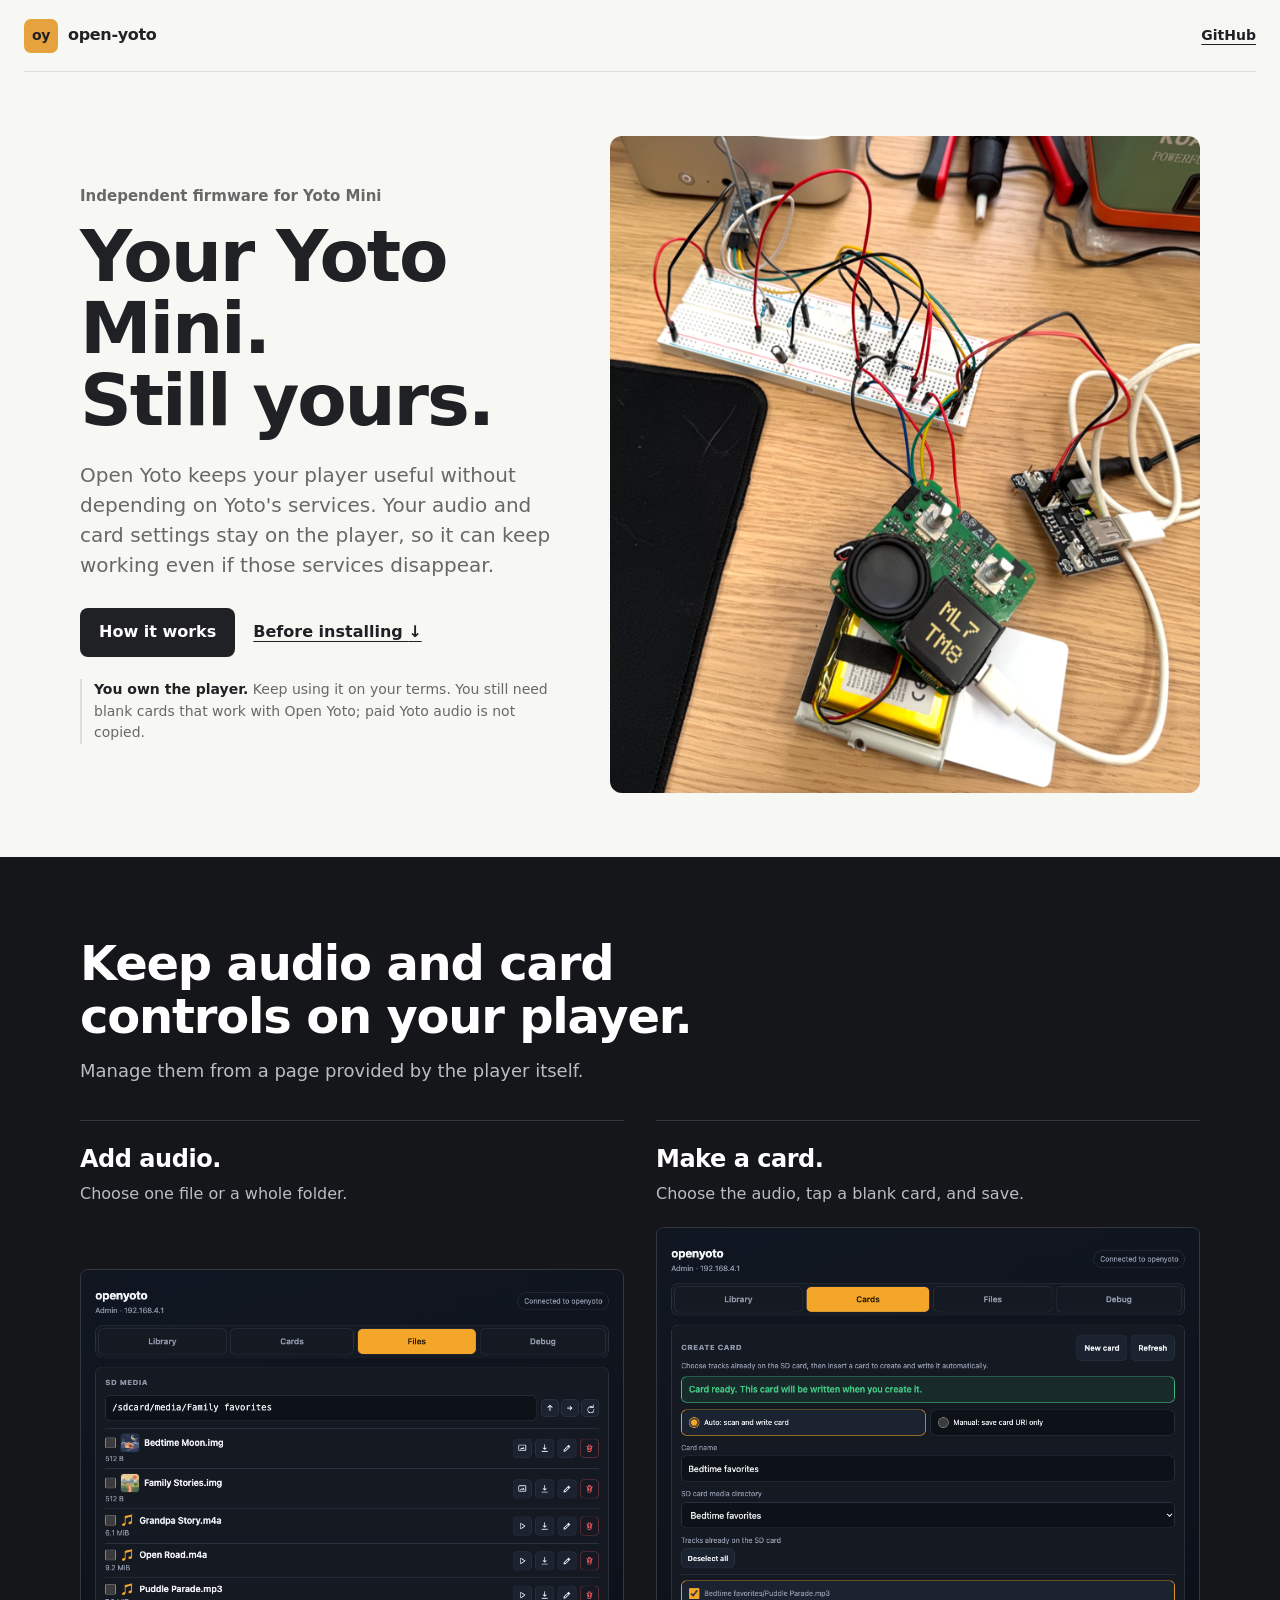
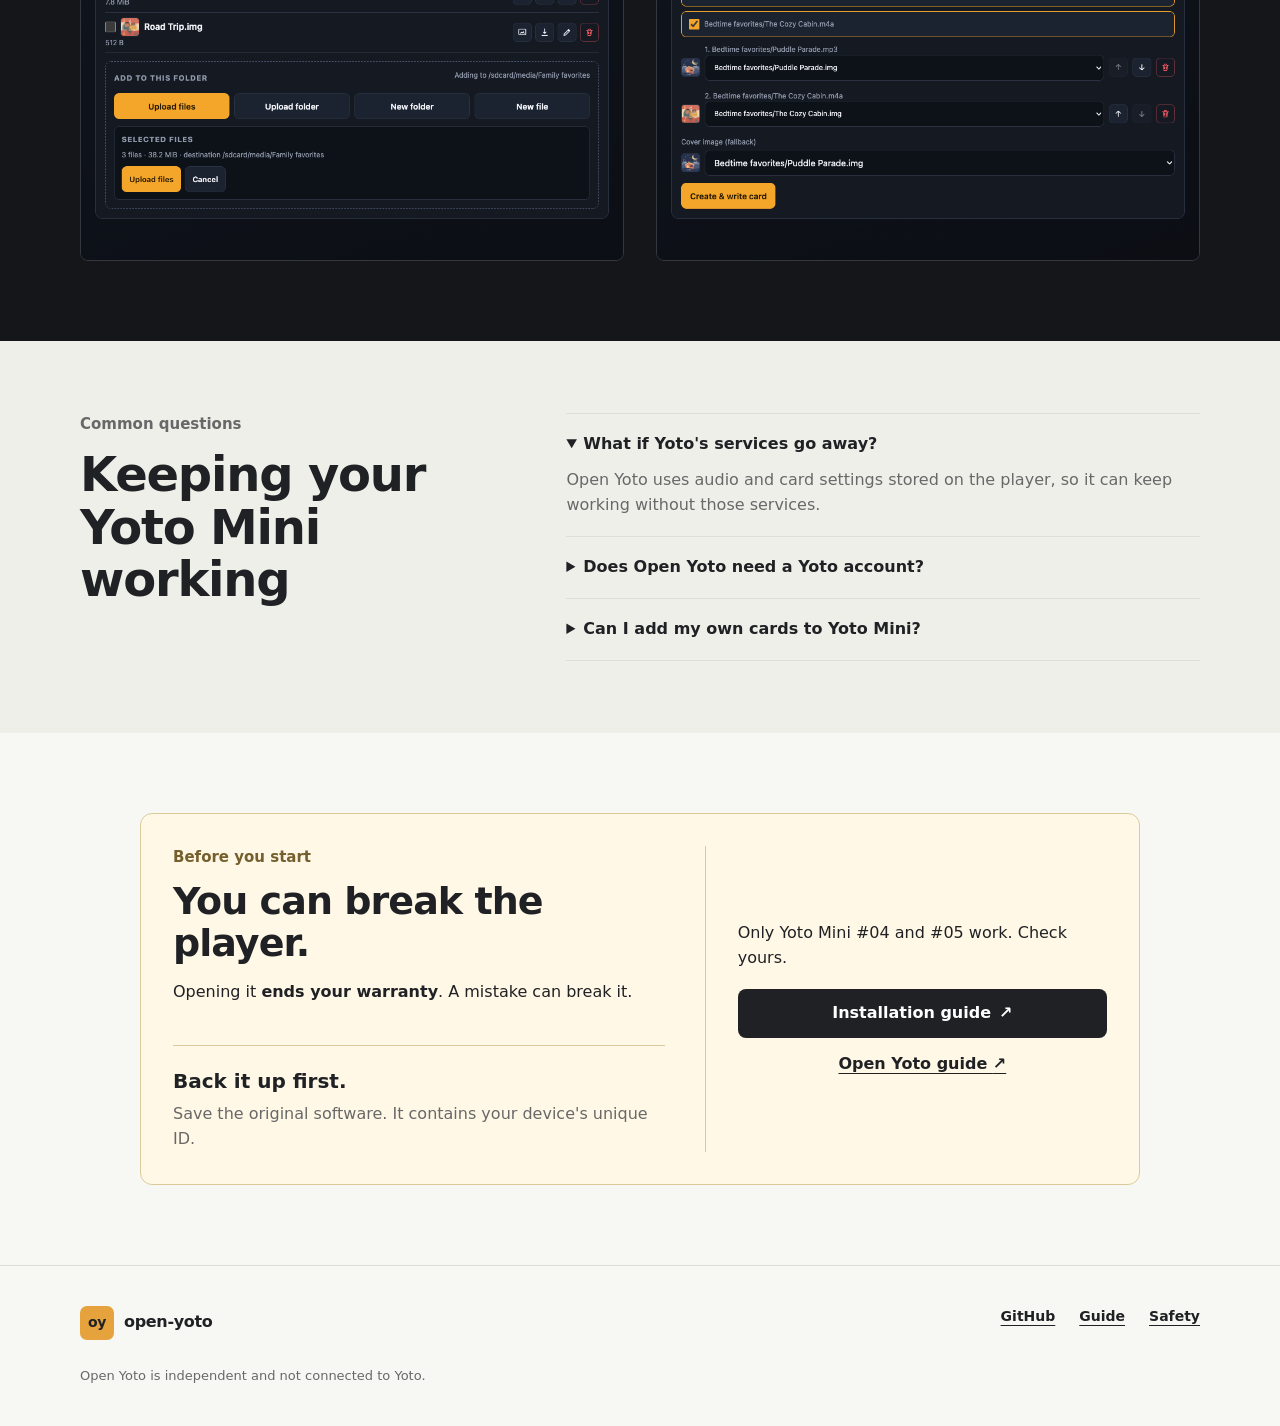
==== landing-page/index.html @ 96c5739e "feat: add Open Yoto landing page" ====
<!doctype html>
<html lang="en">
<head>
  <meta charset="utf-8">
  <meta name="viewport" content="width=device-width, initial-scale=1">
  <meta name="description" content="Independent Yoto Mini firmware that keeps audio and card controls on your player, so it can keep working without depending on Yoto's services.">
  <title>Open Yoto Firmware | Keep Your Yoto Mini Working</title>
  <link rel="canonical" href="https://openyoto.com/">
  <meta property="og:type" content="website">
  <meta property="og:site_name" content="Open Yoto">
  <meta property="og:title" content="Open Yoto Firmware | Keep Your Yoto Mini Working">
  <meta property="og:description" content="Keep control of your Yoto Mini and continue using it without depending on Yoto's services.">
  <meta property="og:url" content="https://openyoto.com/">
  <script type="application/ld+json">{"@context":"https://schema.org","@type":"WebSite","name":"Open Yoto","url":"https://openyoto.com/","description":"Independent Yoto Mini firmware that keeps the player useful without depending on Yoto's services."}</script>
  <link rel="stylesheet" href="styles.css">
</head>
<body>
  <a class="skip-link" href="#main">Skip to content</a>

  <header class="site-header">
    <a class="brand" href="#top" aria-label="Open Yoto home">
      <span class="brand-mark" aria-hidden="true">oy</span>
      <span>open-yoto</span>
    </a>
    <a class="header-link" href="https://github.com/tensorfish/open-yoto">GitHub</a>
  </header>

  <main id="main">
    <section class="hero" id="top">
      <div class="hero-copy">
        <p class="eyebrow">Independent firmware for Yoto Mini</p>
        <h1>Your Yoto Mini.<br><em>Still yours.</em></h1>
        <p class="hero-lede">Open Yoto keeps your player useful without depending on Yoto's services. Your audio and card settings stay on the player, so it can keep working even if those services disappear.</p>
        <div class="hero-actions">
          <a class="button button-primary" href="#what-you-can-do">How it works</a>
          <a class="text-link" href="#before-you-start">Before installing <span aria-hidden="true">↓</span></a>
        </div>
        <p class="hero-note"><strong>You own the player.</strong> Keep using it on your terms. You still need blank cards that work with Open Yoto; paid Yoto audio is not copied.</p>
      </div>

      <figure class="hero-image">
        <img width="700" height="780" src="assets/yoto-mini-placeholder.png" alt="A Yoto Mini running Open Yoto">
      </figure>
    </section>


    <section class="admin-showcase" id="what-you-can-do">
      <div class="showcase-heading">
        <h2>Keep audio and card controls on your player.</h2>
        <p class="section-lede">Manage them from a page provided by the player itself.</p>
      </div>

      <div class="screenshot-stories">
        <article class="screenshot-story">
          <div class="screenshot-copy">
            <h3>Add audio.</h3>
            <p>Choose one file or a whole folder.</p>
          </div>
          <figure class="real-ui-shot">
            <a class="screenshot-link screenshot-desktop" href="assets/admin-upload.png">
              <img src="assets/admin-upload.png" width="920" height="1000" alt="Open Yoto page for adding audio">
            </a>
            <a class="screenshot-link screenshot-mobile" href="assets/admin-upload-mobile.png">
              <img src="assets/admin-upload-mobile.png" width="420" height="1077" alt="Open Yoto mobile page for adding audio">
            </a>
          </figure>
        </article>

        <article class="screenshot-story screenshot-story-reverse">
          <div class="screenshot-copy">
            <h3>Make a card.</h3>
            <p>Choose the audio, tap a blank card, and save.</p>
          </div>
          <figure class="real-ui-shot">
            <a class="screenshot-link screenshot-desktop" href="assets/admin-create-card.png">
              <img src="assets/admin-create-card.png" width="920" height="1072" alt="Open Yoto page for making a card">
            </a>
            <a class="screenshot-link screenshot-mobile" href="assets/admin-create-card-mobile.png">
              <img src="assets/admin-create-card-mobile.png" width="420" height="1098" alt="Open Yoto mobile page for making a card">
            </a>
          </figure>
        </article>
      </div>
    </section>


    <section class="faq" aria-labelledby="faq-title">
      <div class="faq-heading">
        <p class="eyebrow">Common questions</p>
        <h2 id="faq-title">Keeping your Yoto Mini working</h2>
      </div>
      <div class="faq-list">
        <details open>
          <summary>What if Yoto's services go away?</summary>
          <p>Open Yoto uses audio and card settings stored on the player, so it can keep working without those services.</p>
        </details>
        <details>
          <summary>Does Open Yoto need a Yoto account?</summary>
          <p>No. The player manages your audio and cards itself.</p>
        </details>
        <details>
          <summary>Can I add my own cards to Yoto Mini?</summary>
          <p>Yes. Use blank cards that work with Open Yoto and choose what each one plays.</p>
        </details>
      </div>
    </section>


    <section class="warning" id="before-you-start">
      <div class="warning-intro">
        <p class="eyebrow">Before you start</p>
        <h2>You can break the player.</h2>
        <p>Opening it <strong>ends your warranty</strong>. A mistake can break it.</p>
      </div>
      <div class="backup-note">
        <div>
          <h3>Back it up first.</h3>
          <p>Save the original software. It contains your device's unique ID.</p>
        </div>
      </div>
      <div class="warning-actions">
        <p>Only Yoto Mini #04 and #05 work. Check yours.</p>
        <a class="button button-dark" href="https://learn.adafruit.com/hacking-the-yoto-music-players/overview">Installation guide <span aria-hidden="true">↗</span></a>
        <a class="text-link dark-link" href="https://docs.openyoto.com">Open Yoto guide <span aria-hidden="true">↗</span></a>
      </div>
    </section>
  </main>

  <footer>
    <div class="footer-brand"><span class="brand-mark" aria-hidden="true">oy</span><strong>open-yoto</strong></div>
    <div class="footer-links"><a href="https://github.com/tensorfish/open-yoto">GitHub</a><a href="https://docs.openyoto.com">Guide</a><a href="#before-you-start">Safety</a></div>
    <p class="legal">Open Yoto is independent and not connected to Yoto.</p>
  </footer>
</body>
</html>
---- landing-page/styles.css ----
:root {
  --paper: #f7f7f4;
  --paper-deep: #efefea;
  --ink: #202124;
  --muted: #686868;
  --rule: #deded8;
  --amber: #e6a23c;
  --brick: #8a4b43;
  --night: #141619;
  --panel-line: #34383e;
  --white: #ffffff;
  --sans: system-ui, -apple-system, BlinkMacSystemFont, "Segoe UI", sans-serif;
}

* { box-sizing: border-box; }
html { scroll-behavior: smooth; }
body {
  margin: 0;
  background: var(--paper);
  color: var(--ink);
  font-family: var(--sans);
  font-size: 16px;
  line-height: 1.55;
  -webkit-font-smoothing: antialiased;
}
a { color: inherit; }
button, a { -webkit-tap-highlight-color: transparent; }
button { font: inherit; }

.skip-link {
  position: fixed;
  top: 12px;
  left: 12px;
  z-index: 100;
  padding: 10px 16px;
  background: var(--ink);
  color: var(--white);
  transform: translateY(-160%);
}
.skip-link:focus { transform: translateY(0); }

.site-header {
  width: min(1240px, calc(100% - 48px));
  min-height: 72px;
  margin: 0 auto;
  display: flex;
  align-items: center;
  gap: 32px;
  border-bottom: 1px solid var(--rule);
}
.brand, .footer-brand {
  display: inline-flex;
  align-items: center;
  gap: 10px;
  font-weight: 700;
  text-decoration: none;
  letter-spacing: -.02em;
}
.brand-mark {
  display: inline-grid;
  width: 34px;
  aspect-ratio: 1;
  place-items: center;
  border-radius: 7px;
  background: var(--amber);
  color: var(--ink);
  font-size: 14px;
  font-weight: 700;
}
.header-link, .footer-links a {
  font-size: 14px;
  font-weight: 700;
  text-decoration-thickness: 1px;
  text-underline-offset: 4px;
}
.header-link { margin-left: auto; padding: 9px 0; }

.hero {
  width: min(1120px, calc(100% - 48px));
  min-height: 620px;
  margin: 0 auto;
  display: grid;
  grid-template-columns: .9fr 1.1fr;
  align-items: center;
  gap: 48px;
  padding: 64px 0;
}
.eyebrow {
  margin: 0 0 12px;
  color: var(--muted);
  font-size: 15px;
  font-weight: 600;
}
h1, h2 {
  font-family: var(--sans);
  letter-spacing: -.03em;
}
h1 {
  max-width: 620px;
  margin: 0;
  font-size: clamp(46px, 7vw, 72px);
  line-height: 1;
  font-weight: 700;
}
h1 em { color: inherit; font-style: normal; }
.hero-lede {
  max-width: 540px;
  margin: 24px 0 0;
  color: var(--muted);
  font-size: clamp(18px, 1.6vw, 20px);
  line-height: 1.5;
}
.hero-actions { display: flex; align-items: center; gap: 18px; margin-top: 28px; }
.button {
  display: inline-flex;
  min-height: 44px;
  align-items: center;
  justify-content: center;
  gap: 8px;
  padding: 11px 18px;
  border: 1px solid transparent;
  border-radius: 8px;
  font-weight: 600;
  text-decoration: none;
}
.button-primary { background: var(--ink); color: var(--white); }
.button-primary:hover { background: #35363a; }
.text-link { font-weight: 600; text-underline-offset: 4px; }
.hero-note { margin: 22px 0 0; padding-left: 12px; border-left: 2px solid var(--rule); color: var(--muted); font-size: 14px; }
.hero-note strong { color: var(--ink); }

.hero-image {
  margin: 0;
  overflow: hidden;
  border-radius: 12px;
  background: var(--paper-deep);
}
.hero-image img {
  display: block;
  width: 100%;
  height: auto;
  border: 0;
}


.admin-showcase {
  padding: 80px max(24px, calc((100vw - 1120px) / 2));
  background: var(--night);
  color: var(--white);
}
.showcase-heading { max-width: 780px; }
.showcase-heading h2, .faq-heading h2, .warning h2 {
  max-width: 700px;
  margin: 0;
  font-family: var(--sans);
  font-size: clamp(34px, 4vw, 48px);
  font-weight: 650;
  line-height: 1.1;
  letter-spacing: -.025em;
}
.section-lede { max-width: 650px; margin: 14px 0 0; color: var(--muted); font-size: 18px; }
.admin-showcase .section-lede { color: #b8bdc6; }
.screenshot-stories {
  margin-top: 36px;
  display: grid;
  grid-template-columns: repeat(2, minmax(0, 1fr));
  gap: 32px;
}
.screenshot-story {
  padding: 24px 0 0;
  display: flex;
  flex-direction: column;
  gap: 20px;
  border-top: 1px solid var(--panel-line);
}
.screenshot-story .real-ui-shot { margin-top: auto; }
.screenshot-copy h3 { margin: 0; font-family: var(--sans); font-size: 24px; font-weight: 650; line-height: 1.2; letter-spacing: -.02em; }
.screenshot-copy p { margin: 8px 0 0; color: #b8bdc6; }
.real-ui-shot { margin: 0; overflow: hidden; border: 1px solid var(--panel-line); border-radius: 8px; background: #0b0d12; }
.screenshot-link { display: block; }
.screenshot-mobile { display: none; }
.real-ui-shot img { display: block; width: 100%; height: auto; }


.faq {
  padding: 72px max(24px, calc((100vw - 1120px) / 2));
  display: grid;
  grid-template-columns: .8fr 1.2fr;
  gap: 64px;
  background: var(--paper-deep);
}
.faq-heading { max-width: 420px; }
.faq-list details { border-top: 1px solid var(--rule); }
.faq-list details:last-child { border-bottom: 1px solid var(--rule); }
.faq-list summary { padding: 18px 0; cursor: pointer; font-weight: 600; }
.faq-list details p { margin: -6px 0 18px; color: var(--muted); }

.warning {
  width: min(1000px, calc(100% - 48px));
  margin: 80px auto;
  padding: 32px;
  display: grid;
  grid-template-columns: 1.1fr .9fr;
  gap: 24px 40px;
  border: 1px solid #dccb9a;
  border-radius: 12px;
  background: #fff8e6;
}
.warning .eyebrow { color: #755f2c; }
.warning h2 { font-size: clamp(30px, 3vw, 38px); }
.warning-intro > p:last-child { max-width: 540px; font-size: 16px; }
.backup-note { grid-column: 1; padding: 20px 0 0; border-top: 1px solid #dccb9a; }
.backup-note h3 { margin: 0 0 5px; font-family: var(--sans); font-size: 20px; font-weight: 650; }
.backup-note p { margin: 0; color: var(--muted); }
.warning-actions { grid-column: 2; grid-row: 1 / span 2; padding-left: 32px; display: flex; flex-direction: column; justify-content: center; border-left: 1px solid #dccb9a; }
.warning-actions p { margin: 0 0 18px; }
.button-dark { background: var(--ink); color: var(--white); text-align: center; }
.button-dark:hover { background: #35363a; }
.dark-link { margin: 14px auto 0; }

footer {
  min-height: 160px;
  padding: 40px max(24px, calc((100vw - 1120px) / 2));
  display: grid;
  grid-template-columns: 1fr auto;
  align-items: start;
  gap: 8px 35px;
  border-top: 1px solid var(--rule);
}
footer > p { margin: 18px 0 0; color: var(--muted); }
.footer-links { display: flex; gap: 24px; grid-row: 1 / span 2; grid-column: 2; }
.legal { max-width: 620px; font-size: 13px; }

:focus-visible { outline: 3px solid var(--brick); outline-offset: 4px; }

@media (max-width: 1040px) {
  .hero { grid-template-columns: 1fr; padding-top: 60px; }
  .hero-copy { max-width: 760px; }
}

@media (max-width: 820px) {
  .screenshot-stories { grid-template-columns: 1fr; }
  .faq { grid-template-columns: 1fr; gap: 28px; }
}

@media (max-width: 720px) {
  body { font-size: 16px; }
  .site-header, .hero, .warning { width: min(100% - 32px, 1240px); }
  .site-header { min-height: 70px; }
  .header-link { display: none; }
  .hero { min-height: auto; gap: 32px; padding: 40px 0 48px; }
  .hero-actions { align-items: flex-start; flex-direction: column; gap: 12px; }
  .admin-showcase { padding: 64px 16px; }
  .screenshot-stories { margin-top: 32px; }
  .screenshot-story { padding: 24px 0; gap: 20px; }
  .faq { padding: 64px 16px; }
  .screenshot-copy h3 { font-size: 24px; }
  .warning { margin: 48px auto; padding: 24px; grid-template-columns: 1fr; }
  .backup-note, .warning-actions { grid-column: 1; }
  .warning-actions { grid-row: auto; padding: 20px 0 0; border-left: 0; border-top: 1px solid #dccb9a; }
  footer { grid-template-columns: 1fr; padding-top: 32px; }
  .footer-links { grid-column: 1; grid-row: auto; margin: 16px 0; }
}

@media (max-width: 420px) {
  .brand-mark { width: 30px; }
  .brand { font-size: 15px; }
  .screenshot-desktop { display: none; }
  .screenshot-mobile { display: block; overflow: hidden; }
  .screenshot-mobile img { height: 520px; object-fit: cover; object-position: 50% 100%; }
}

@media (prefers-reduced-motion: reduce) {
  html { scroll-behavior: auto; }
  *, *::before, *::after { transition-duration: .01ms !important; animation-duration: .01ms !important; animation-iteration-count: 1 !important; }
}
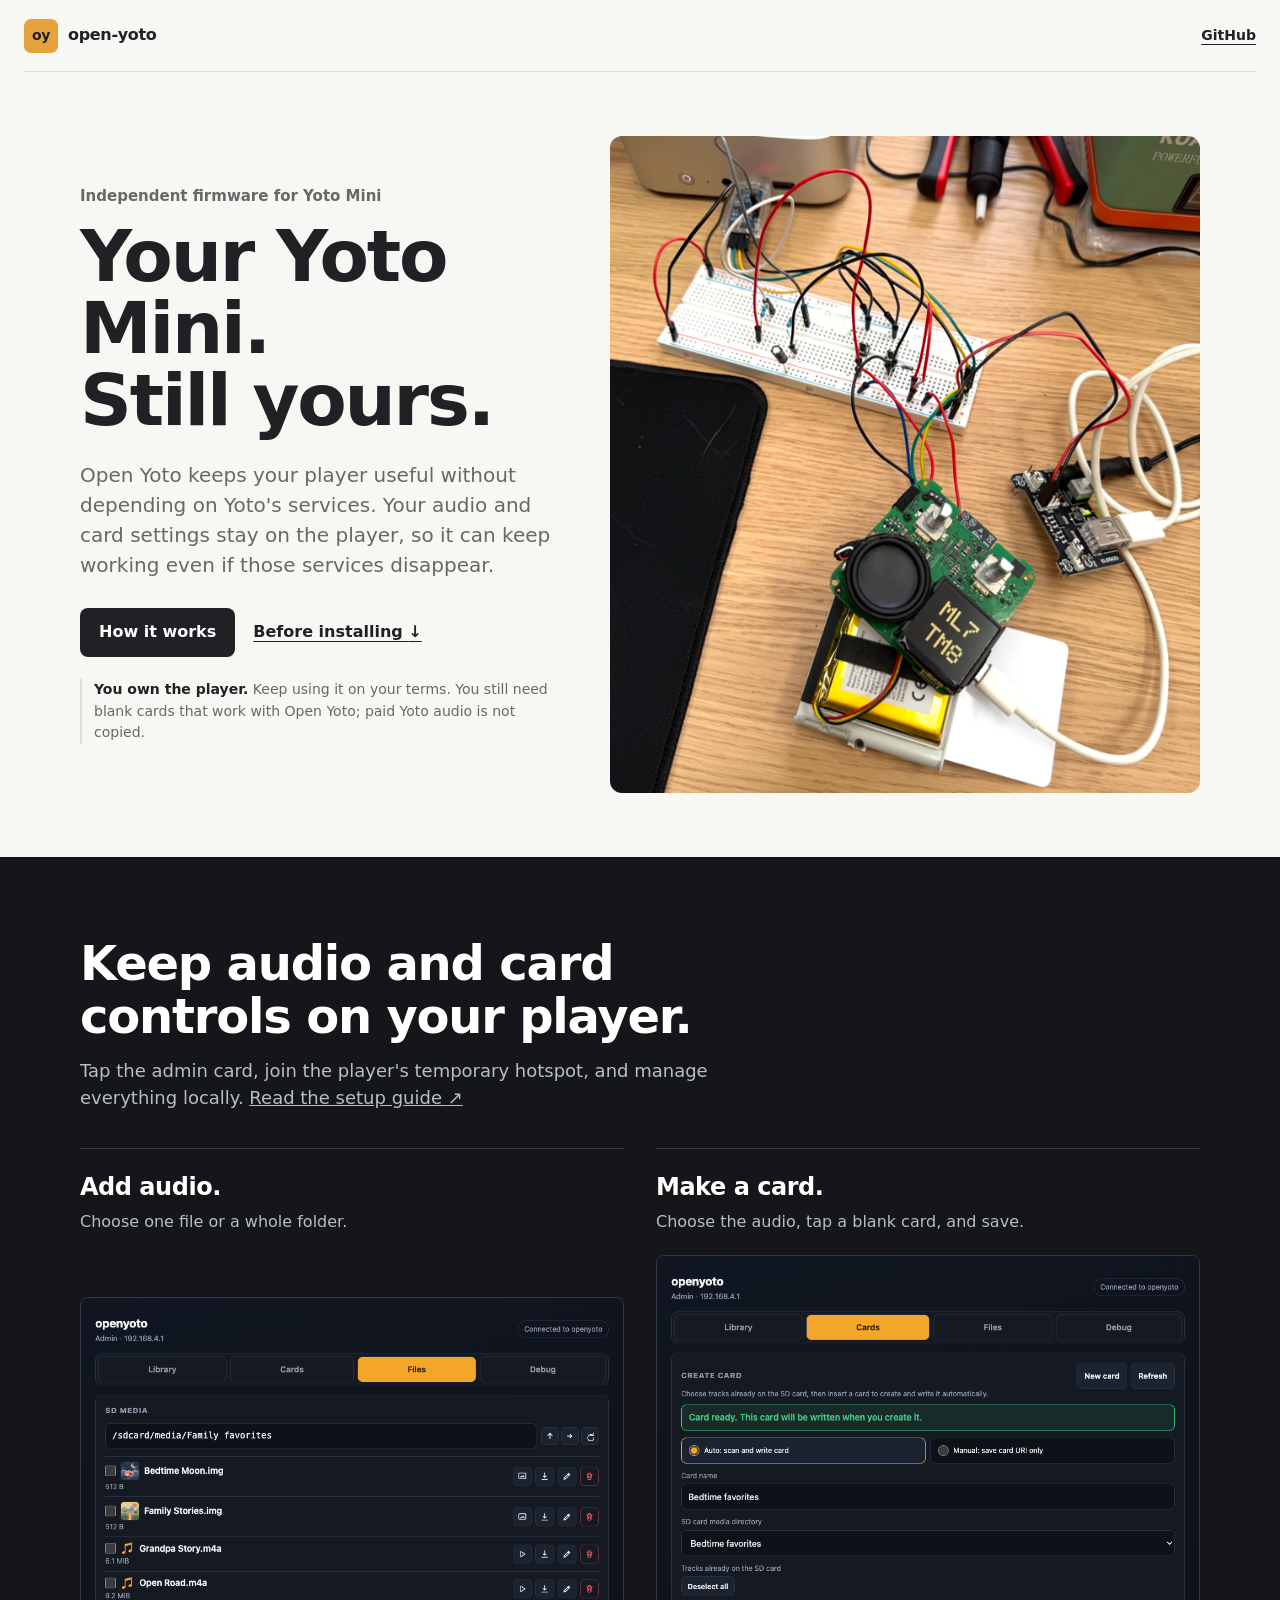
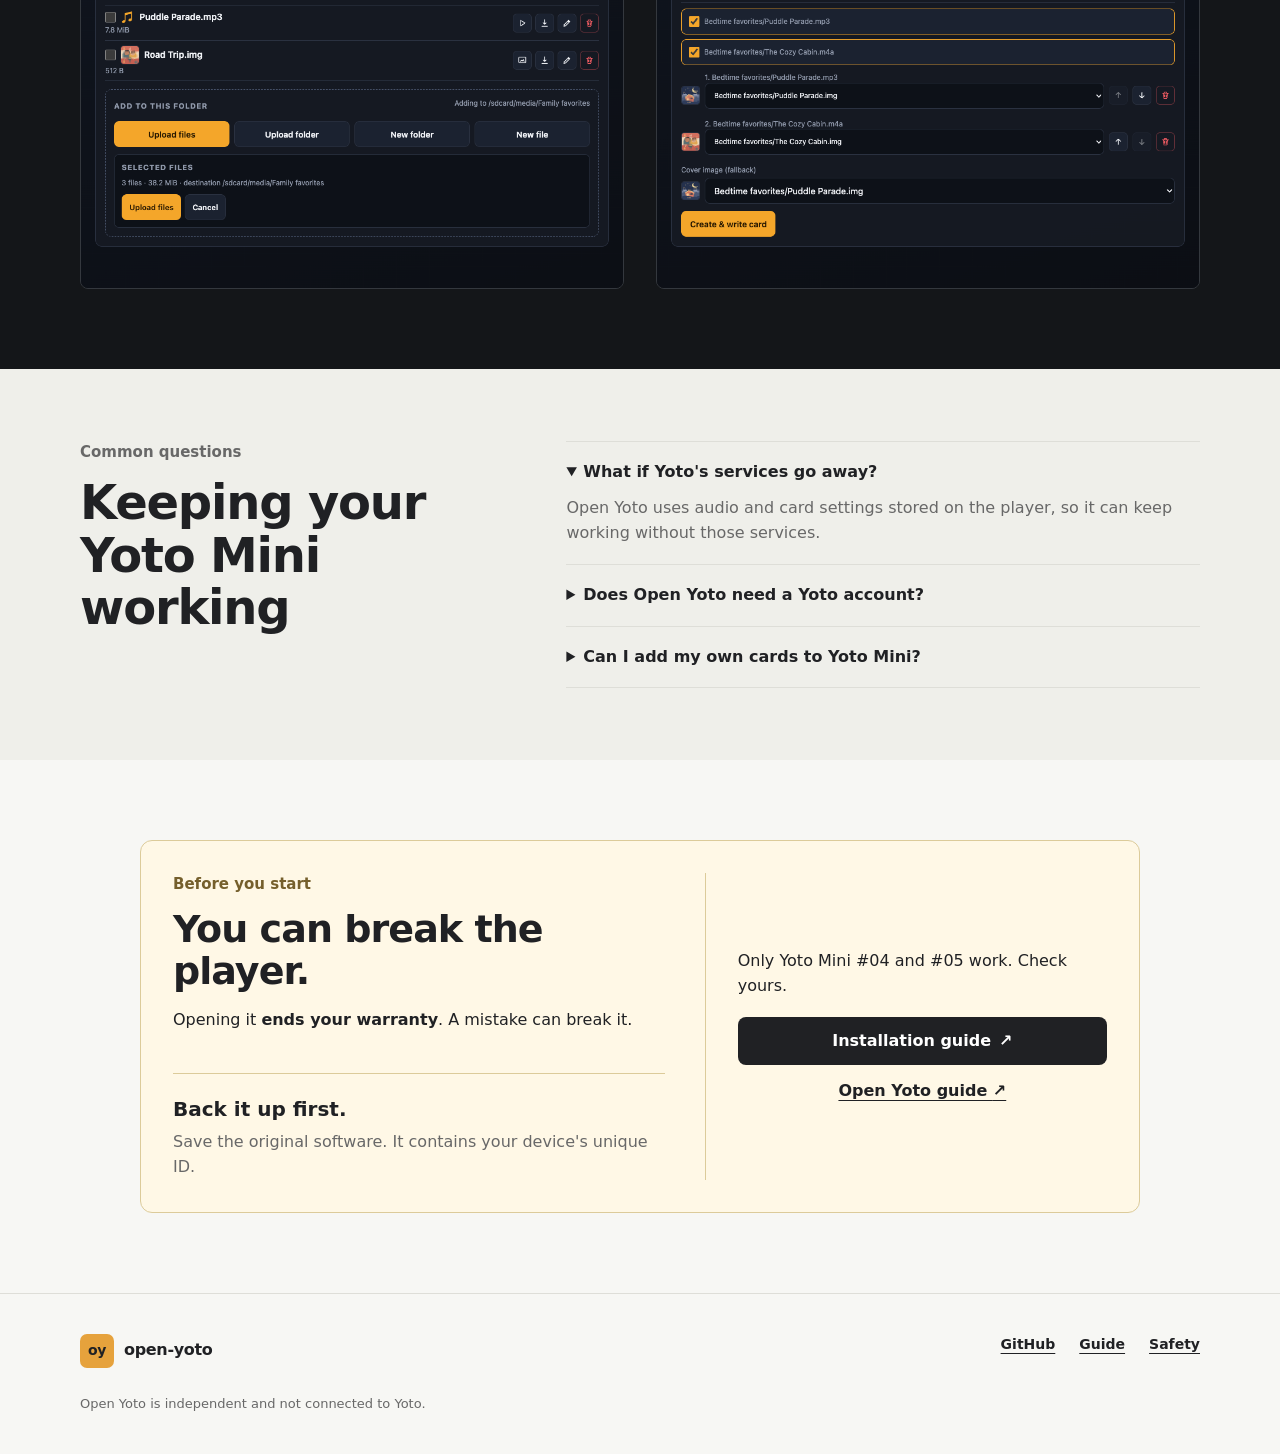
==== commit ea1ebe06: "feat: improve local setup and charger support" ====
--- a/landing-page/index.html
+++ b/landing-page/index.html
@@ -47,7 +47,7 @@
     <section class="admin-showcase" id="what-you-can-do">
       <div class="showcase-heading">
         <h2>Keep audio and card controls on your player.</h2>
-        <p class="section-lede">Manage them from a page provided by the player itself.</p>
+        <p class="section-lede">Tap the admin card, join the player's temporary hotspot, and manage everything locally. <a href="https://docs.openyoto.com/firmware/post-flash-setup/">Read the setup guide <span aria-hidden="true">↗</span></a></p>
       </div>
 
       <div class="screenshot-stories">
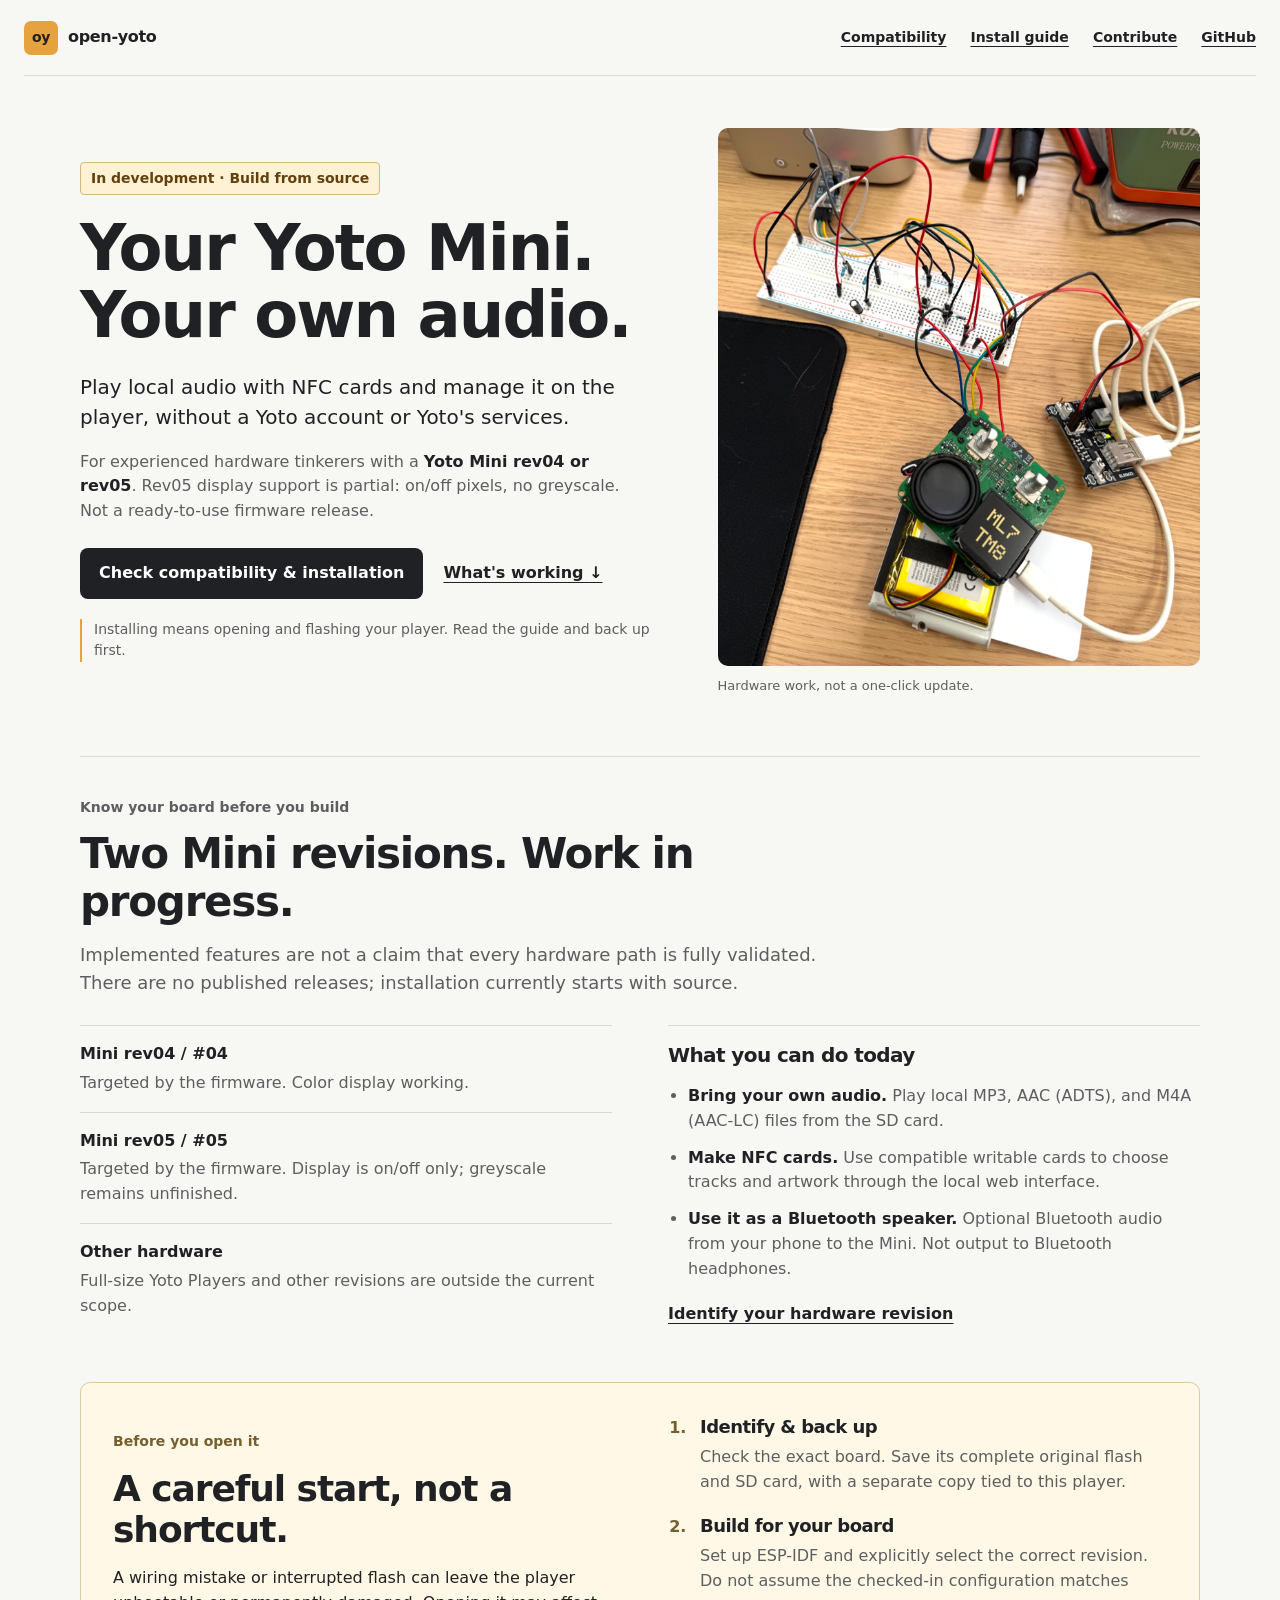
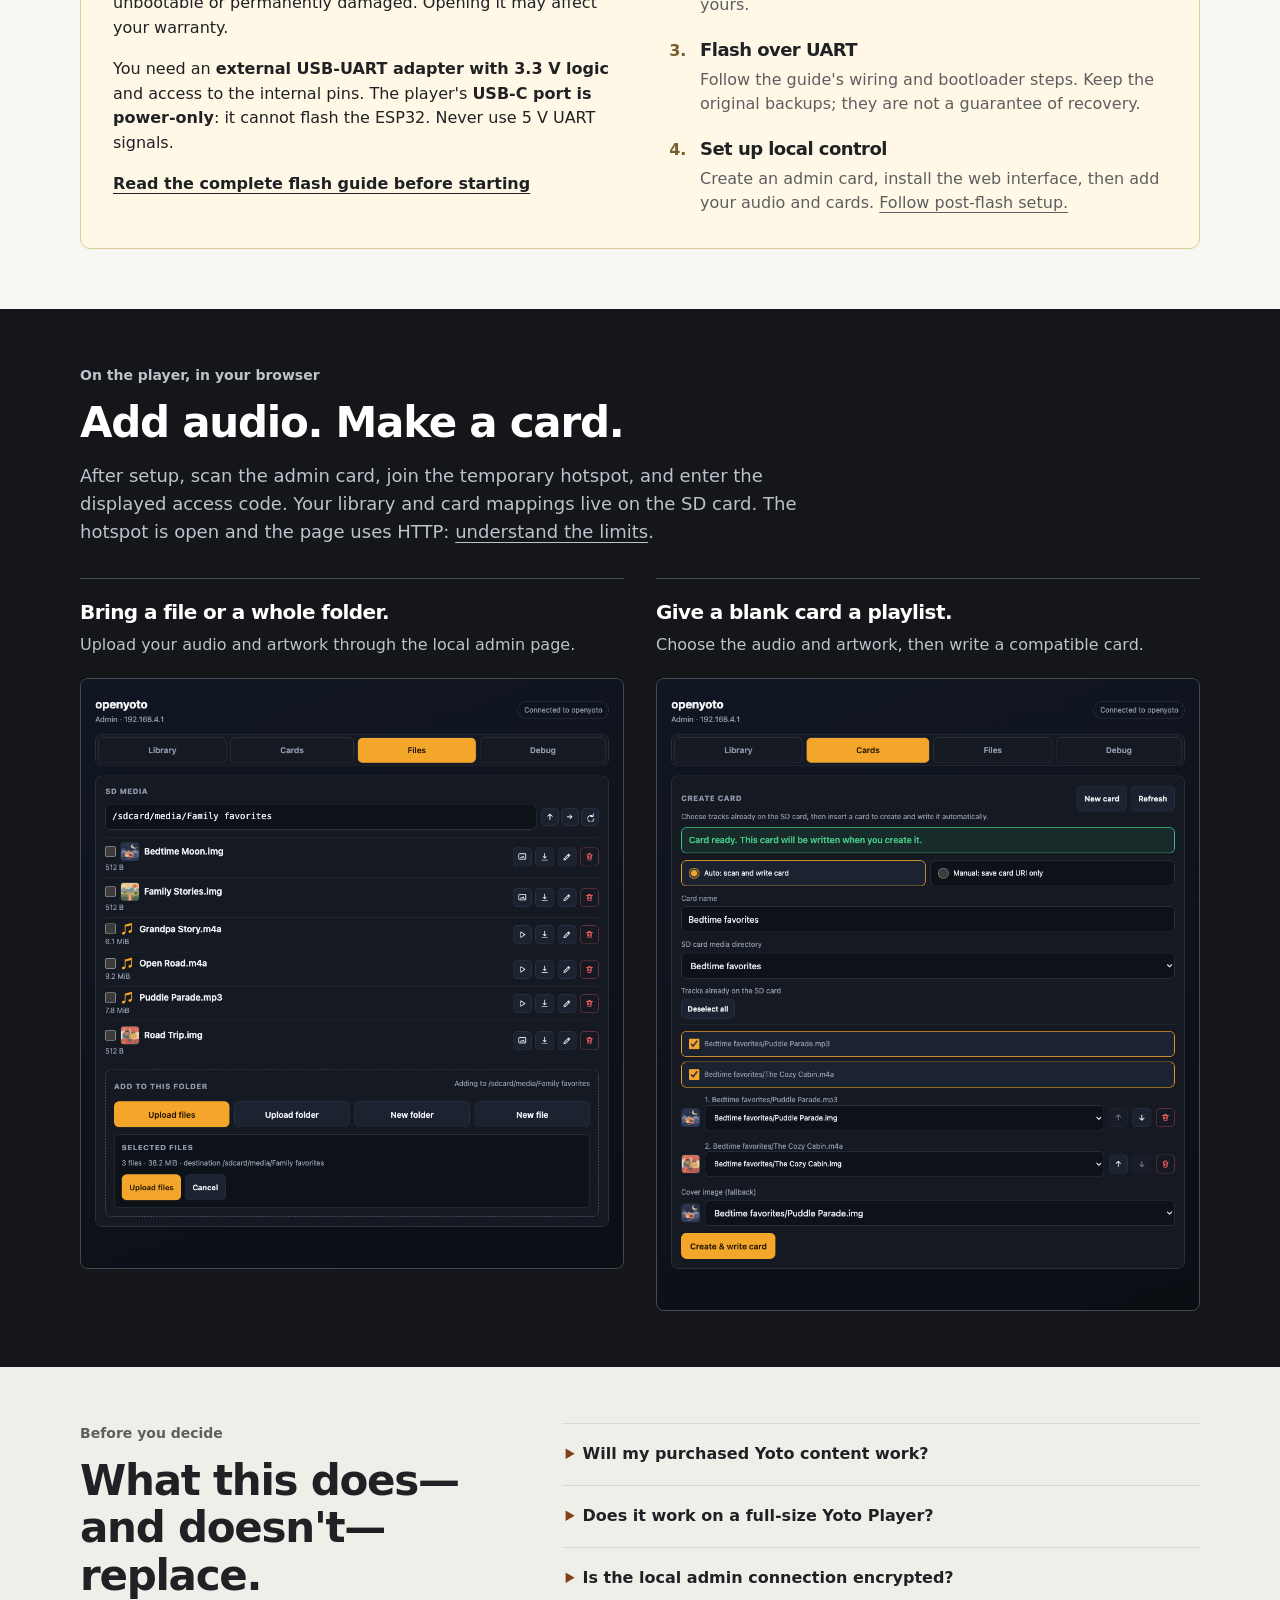
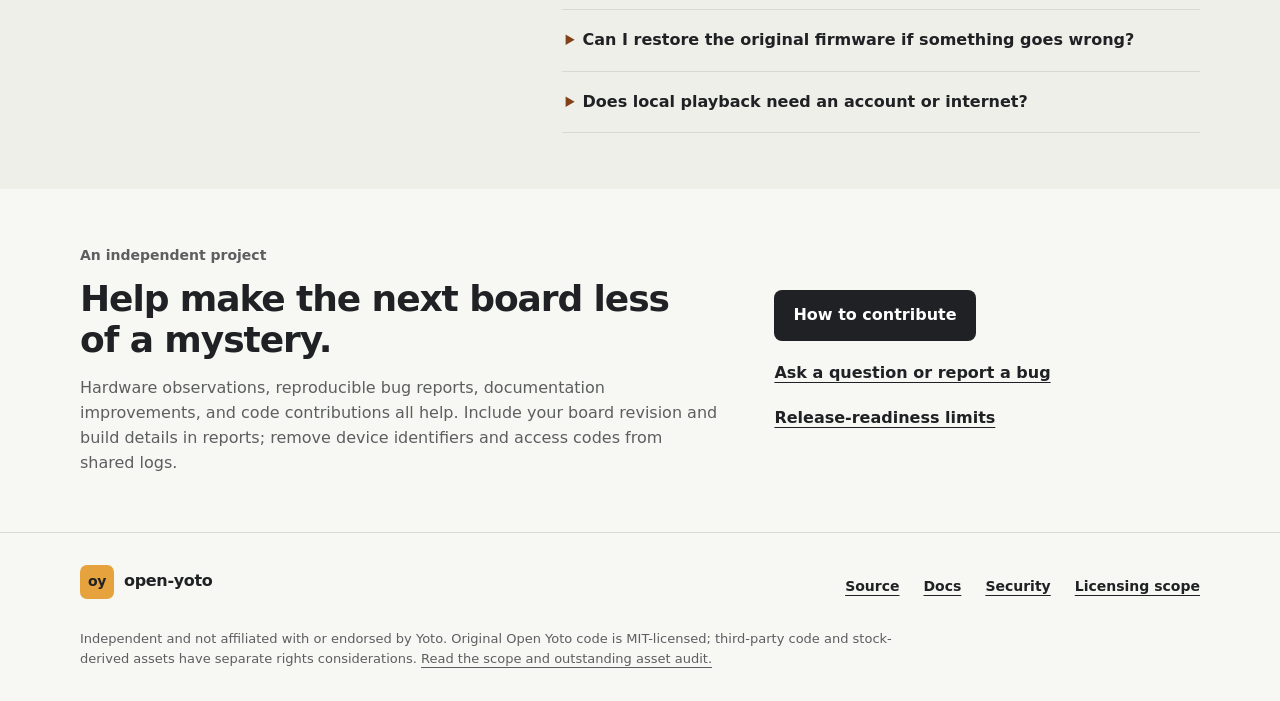
==== commit d2c5703f: "docs: improve firmware onboarding and project transparency" ====
--- a/landing-page/index.html
+++ b/landing-page/index.html
@@ -3,133 +3,182 @@
 <head>
   <meta charset="utf-8">
   <meta name="viewport" content="width=device-width, initial-scale=1">
-  <meta name="description" content="Independent Yoto Mini firmware that keeps audio and card controls on your player, so it can keep working without depending on Yoto's services.">
-  <title>Open Yoto Firmware | Keep Your Yoto Mini Working</title>
+  <meta name="description" content="Independent, in-development firmware for Yoto Mini rev04 and rev05. Play local audio with NFC cards. Check hardware compatibility and backup requirements before building from source.">
+  <title>Open Yoto | Independent Yoto Mini Firmware</title>
   <link rel="canonical" href="https://openyoto.com/">
   <meta property="og:type" content="website">
   <meta property="og:site_name" content="Open Yoto">
-  <meta property="og:title" content="Open Yoto Firmware | Keep Your Yoto Mini Working">
-  <meta property="og:description" content="Keep control of your Yoto Mini and continue using it without depending on Yoto's services.">
+  <meta property="og:title" content="Open Yoto | Independent Yoto Mini Firmware">
+  <meta property="og:description" content="Local audio, NFC cards, and an on-player admin page. Development firmware for Yoto Mini rev04/rev05; source builds and hardware work required.">
   <meta property="og:url" content="https://openyoto.com/">
-  <script type="application/ld+json">{"@context":"https://schema.org","@type":"WebSite","name":"Open Yoto","url":"https://openyoto.com/","description":"Independent Yoto Mini firmware that keeps the player useful without depending on Yoto's services."}</script>
   <link rel="stylesheet" href="styles.css">
 </head>
 <body>
   <a class="skip-link" href="#main">Skip to content</a>
 
-  <header class="site-header">
+  <header class="site-header" id="top">
     <a class="brand" href="#top" aria-label="Open Yoto home">
       <span class="brand-mark" aria-hidden="true">oy</span>
       <span>open-yoto</span>
     </a>
-    <a class="header-link" href="https://github.com/tensorfish/open-yoto">GitHub</a>
+    <nav aria-label="Main navigation">
+      <a href="#compatibility">Compatibility</a>
+      <a href="https://docs.openyoto.com/firmware/flash-custom-firmware/">Install guide</a>
+      <a href="#contribute">Contribute</a>
+      <a href="https://github.com/tensorfish/open-yoto">GitHub</a>
+    </nav>
   </header>
 
   <main id="main">
-    <section class="hero" id="top">
+    <section class="hero" aria-labelledby="hero-title">
       <div class="hero-copy">
-        <p class="eyebrow">Independent firmware for Yoto Mini</p>
-        <h1>Your Yoto Mini.<br><em>Still yours.</em></h1>
-        <p class="hero-lede">Open Yoto keeps your player useful without depending on Yoto's services. Your audio and card settings stay on the player, so it can keep working even if those services disappear.</p>
+        <p class="status-label">In development · Build from source</p>
+        <h1 id="hero-title">Your Yoto Mini.<br><em>Your own audio.</em></h1>
+        <p class="hero-lede">Play local audio with NFC cards and manage it on the player, without a Yoto account or Yoto's services.</p>
+        <p class="hero-scope">For experienced hardware tinkerers with a <strong>Yoto Mini rev04 or rev05</strong>. Rev05 display support is partial: on/off pixels, no greyscale. Not a ready-to-use firmware release.</p>
         <div class="hero-actions">
-          <a class="button button-primary" href="#what-you-can-do">How it works</a>
-          <a class="text-link" href="#before-you-start">Before installing <span aria-hidden="true">↓</span></a>
+          <a class="button button-primary" href="https://docs.openyoto.com/firmware/flash-custom-firmware/">Check compatibility &amp; installation</a>
+          <a class="text-link" href="#compatibility">What's working <span aria-hidden="true">↓</span></a>
         </div>
-        <p class="hero-note"><strong>You own the player.</strong> Keep using it on your terms. You still need blank cards that work with Open Yoto; paid Yoto audio is not copied.</p>
+        <p class="hero-note">Installing means opening and flashing your player. Read the guide and back up first.</p>
       </div>
-
       <figure class="hero-image">
-        <img width="700" height="780" src="assets/yoto-mini-placeholder.png" alt="A Yoto Mini running Open Yoto">
+        <img width="700" height="780" src="assets/yoto-mini-placeholder.png" alt="An opened Yoto Mini on a workbench, with its display, speaker, battery, and test wiring exposed" fetchpriority="high">
+        <figcaption>Hardware work, not a one-click update.</figcaption>
       </figure>
     </section>
 
+    <section class="compatibility section-width" id="compatibility" aria-labelledby="compatibility-title">
+      <div class="section-heading">
+        <p class="eyebrow">Know your board before you build</p>
+        <h2 id="compatibility-title">Two Mini revisions. Work in progress.</h2>
+        <p class="section-lede">Implemented features are not a claim that every hardware path is fully validated. There are no published releases; installation currently starts with source.</p>
+      </div>
+      <div class="status-and-features">
+        <dl class="hardware-status">
+          <div><dt>Mini rev04 / #04</dt><dd>Targeted by the firmware. Color display working.</dd></div>
+          <div><dt>Mini rev05 / #05</dt><dd>Targeted by the firmware. Display is on/off only; greyscale remains unfinished.</dd></div>
+          <div><dt>Other hardware</dt><dd>Full-size Yoto Players and other revisions are outside the current scope.</dd></div>
+        </dl>
+        <div class="feature-summary">
+          <h3>What you can do today</h3>
+          <ul>
+            <li><strong>Bring your own audio.</strong> Play local MP3, AAC (ADTS), and M4A (AAC-LC) files from the SD card.</li>
+            <li><strong>Make NFC cards.</strong> Use compatible writable cards to choose tracks and artwork through the local web interface.</li>
+            <li><strong>Use it as a Bluetooth speaker.</strong> Optional Bluetooth audio from your phone to the Mini. Not output to Bluetooth headphones.</li>
+          </ul>
+          <a class="text-link" href="https://docs.openyoto.com/hardware/">Identify your hardware revision</a>
+        </div>
+      </div>
+    </section>
 
-    <section class="admin-showcase" id="what-you-can-do">
+    <section class="start section-width" id="before-you-start" aria-labelledby="start-title">
+      <div class="safety-note">
+        <p class="eyebrow">Before you open it</p>
+        <h2 id="start-title">A careful start, not a shortcut.</h2>
+        <p>A wiring mistake or interrupted flash can leave the player unbootable or permanently damaged. Opening it may affect your warranty.</p>
+        <p>You need an <strong>external USB-UART adapter with 3.3 V logic</strong> and access to the internal pins. The player's <strong>USB-C port is power-only</strong>: it cannot flash the ESP32. Never use 5 V UART signals.</p>
+        <a class="text-link" href="https://docs.openyoto.com/firmware/flash-custom-firmware/">Read the complete flash guide before starting</a>
+      </div>
+      <ol class="start-steps">
+        <li><h3>Identify &amp; back up</h3><p>Check the exact board. Save its complete original flash and SD card, with a separate copy tied to this player.</p></li>
+        <li><h3>Build for your board</h3><p>Set up ESP-IDF and explicitly select the correct revision. Do not assume the checked-in configuration matches yours.</p></li>
+        <li><h3>Flash over UART</h3><p>Follow the guide's wiring and bootloader steps. Keep the original backups; they are not a guarantee of recovery.</p></li>
+        <li><h3>Set up local control</h3><p>Create an admin card, install the web interface, then add your audio and cards. <a href="https://docs.openyoto.com/firmware/post-flash-setup/">Follow post-flash setup.</a></p></li>
+      </ol>
+    </section>
+
+    <section class="admin-showcase" id="what-you-can-do" aria-labelledby="showcase-title">
       <div class="showcase-heading">
-        <h2>Keep audio and card controls on your player.</h2>
-        <p class="section-lede">Tap the admin card, join the player's temporary hotspot, and manage everything locally. <a href="https://docs.openyoto.com/firmware/post-flash-setup/">Read the setup guide <span aria-hidden="true">↗</span></a></p>
+        <p class="eyebrow">On the player, in your browser</p>
+        <h2 id="showcase-title">Add audio. Make a card.</h2>
+        <p class="section-lede">After setup, scan the admin card, join the temporary hotspot, and enter the displayed access code. Your library and card mappings live on the SD card. The hotspot is open and the page uses HTTP: <a href="#admin-security">understand the limits</a>.</p>
       </div>
-
       <div class="screenshot-stories">
         <article class="screenshot-story">
           <div class="screenshot-copy">
-            <h3>Add audio.</h3>
-            <p>Choose one file or a whole folder.</p>
+            <h3>Bring a file or a whole folder.</h3>
+            <p>Upload your audio and artwork through the local admin page.</p>
           </div>
           <figure class="real-ui-shot">
-            <a class="screenshot-link screenshot-desktop" href="assets/admin-upload.png">
-              <img src="assets/admin-upload.png" width="920" height="1000" alt="Open Yoto page for adding audio">
-            </a>
-            <a class="screenshot-link screenshot-mobile" href="assets/admin-upload-mobile.png">
-              <img src="assets/admin-upload-mobile.png" width="420" height="1077" alt="Open Yoto mobile page for adding audio">
+            <a class="screenshot-link" href="assets/admin-upload.png" aria-label="View the full audio upload screenshot">
+              <picture>
+                <source media="(max-width: 600px)" srcset="assets/admin-upload-mobile.png" width="420" height="1077">
+                <img src="assets/admin-upload.png" width="920" height="1000" alt="Open Yoto admin page for uploading audio files and folders" loading="lazy" decoding="async">
+              </picture>
             </a>
           </figure>
         </article>
-
-        <article class="screenshot-story screenshot-story-reverse">
+        <article class="screenshot-story">
           <div class="screenshot-copy">
-            <h3>Make a card.</h3>
-            <p>Choose the audio, tap a blank card, and save.</p>
+            <h3>Give a blank card a playlist.</h3>
+            <p>Choose the audio and artwork, then write a compatible card.</p>
           </div>
           <figure class="real-ui-shot">
-            <a class="screenshot-link screenshot-desktop" href="assets/admin-create-card.png">
-              <img src="assets/admin-create-card.png" width="920" height="1072" alt="Open Yoto page for making a card">
-            </a>
-            <a class="screenshot-link screenshot-mobile" href="assets/admin-create-card-mobile.png">
-              <img src="assets/admin-create-card-mobile.png" width="420" height="1098" alt="Open Yoto mobile page for making a card">
+            <a class="screenshot-link" href="assets/admin-create-card.png" aria-label="View the full card creation screenshot">
+              <picture>
+                <source media="(max-width: 600px)" srcset="assets/admin-create-card-mobile.png" width="420" height="1098">
+                <img src="assets/admin-create-card.png" width="920" height="1072" alt="Open Yoto admin page for choosing a card's tracks and artwork" loading="lazy" decoding="async">
+              </picture>
             </a>
           </figure>
         </article>
       </div>
     </section>
 
-
     <section class="faq" aria-labelledby="faq-title">
       <div class="faq-heading">
-        <p class="eyebrow">Common questions</p>
-        <h2 id="faq-title">Keeping your Yoto Mini working</h2>
+        <p class="eyebrow">Before you decide</p>
+        <h2 id="faq-title">What this does—and doesn't—replace.</h2>
       </div>
       <div class="faq-list">
-        <details open>
-          <summary>What if Yoto's services go away?</summary>
-          <p>Open Yoto uses audio and card settings stored on the player, so it can keep working without those services.</p>
+        <details>
+          <summary>Will my purchased Yoto content work?</summary>
+          <p>Not as a drop-in replacement for the stock library. Open Yoto does not import purchased or protected Yoto audio, and stock card metadata is not translated into Open Yoto playlists. Use local files you own or have permission to use, with compatible writable NFC cards.</p>
         </details>
         <details>
-          <summary>Does Open Yoto need a Yoto account?</summary>
-          <p>No. The player manages your audio and cards itself.</p>
+          <summary>Does it work on a full-size Yoto Player?</summary>
+          <p>No. The current project targets Yoto Mini rev04 and rev05 only. A similar enclosure or product name is not enough to establish compatibility: identify the board before building or flashing.</p>
+        </details>
+        <details id="admin-security">
+          <summary>Is the local admin connection encrypted?</summary>
+          <p>No. The <code>openyoto</code> hotspot has no Wi-Fi password and the admin page uses HTTP, not HTTPS. The displayed access code gates the interface, but does not encrypt traffic. Nearby people may observe traffic; do not treat the code as network security.</p>
+          <p>Use admin mode only in a trusted setting and scan the admin card again to stop the hotspot when finished. See the <a href="https://docs.openyoto.com/project/#security">security guidance and reporting path</a>.</p>
         </details>
         <details>
-          <summary>Can I add my own cards to Yoto Mini?</summary>
-          <p>Yes. Use blank cards that work with Open Yoto and choose what each one plays.</p>
+          <summary>Can I restore the original firmware if something goes wrong?</summary>
+          <p>Keep a complete flash dump and SD backup from this exact player before changing either. The original flash includes device-specific identifiers; another player's dump is not a substitute. Restoring requires working hardware and UART access, and this project does not promise a tested recovery path or successful repair.</p>
+        </details>
+        <details>
+          <summary>Does local playback need an account or internet?</summary>
+          <p>No Yoto account or internet connection is needed for local playback and administration after setup. Audio and card mappings are read from the player's SD card. This is independent firmware, not a way to access Yoto's services.</p>
         </details>
       </div>
     </section>
 
-
-    <section class="warning" id="before-you-start">
-      <div class="warning-intro">
-        <p class="eyebrow">Before you start</p>
-        <h2>You can break the player.</h2>
-        <p>Opening it <strong>ends your warranty</strong>. A mistake can break it.</p>
+    <section class="contribute section-width" id="contribute" aria-labelledby="contribute-title">
+      <div>
+        <p class="eyebrow">An independent project</p>
+        <h2 id="contribute-title">Help make the next board less of a mystery.</h2>
+        <p>Hardware observations, reproducible bug reports, documentation improvements, and code contributions all help. Include your board revision and build details in reports; remove device identifiers and access codes from shared logs.</p>
       </div>
-      <div class="backup-note">
-        <div>
-          <h3>Back it up first.</h3>
-          <p>Save the original software. It contains your device's unique ID.</p>
-        </div>
-      </div>
-      <div class="warning-actions">
-        <p>Only Yoto Mini #04 and #05 work. Check yours.</p>
-        <a class="button button-dark" href="https://learn.adafruit.com/hacking-the-yoto-music-players/overview">Installation guide <span aria-hidden="true">↗</span></a>
-        <a class="text-link dark-link" href="https://docs.openyoto.com">Open Yoto guide <span aria-hidden="true">↗</span></a>
+      <div class="contribute-links">
+        <a class="button button-primary" href="https://docs.openyoto.com/project/#contributing">How to contribute</a>
+        <a class="text-link" href="https://github.com/tensorfish/open-yoto/issues">Ask a question or report a bug</a>
+        <a class="text-link" href="https://docs.openyoto.com/project/#release-readiness">Release-readiness limits</a>
       </div>
     </section>
   </main>
 
   <footer>
     <div class="footer-brand"><span class="brand-mark" aria-hidden="true">oy</span><strong>open-yoto</strong></div>
-    <div class="footer-links"><a href="https://github.com/tensorfish/open-yoto">GitHub</a><a href="https://docs.openyoto.com">Guide</a><a href="#before-you-start">Safety</a></div>
-    <p class="legal">Open Yoto is independent and not connected to Yoto.</p>
+    <nav class="footer-links" aria-label="Project resources">
+      <a href="https://github.com/tensorfish/open-yoto">Source</a>
+      <a href="https://docs.openyoto.com/">Docs</a>
+      <a href="https://docs.openyoto.com/project/#security">Security</a>
+      <a href="https://docs.openyoto.com/project/#licensing">Licensing scope</a>
+    </nav>
+    <p class="legal">Independent and not affiliated with or endorsed by Yoto. Original Open Yoto code is MIT-licensed; third-party code and stock-derived assets have separate rights considerations. <a href="https://docs.openyoto.com/project/#licensing">Read the scope and outstanding asset audit.</a></p>
   </footer>
 </body>
 </html>
--- a/landing-page/styles.css
+++ b/landing-page/styles.css
@@ -2,18 +2,18 @@
   --paper: #f7f7f4;
   --paper-deep: #efefea;
   --ink: #202124;
-  --muted: #686868;
-  --rule: #deded8;
+  --muted: #5d5e60;
+  --rule: #d9d9d2;
   --amber: #e6a23c;
-  --brick: #8a4b43;
+  --focus: #814018;
   --night: #141619;
-  --panel-line: #34383e;
+  --panel-line: #454a52;
   --white: #ffffff;
   --sans: system-ui, -apple-system, BlinkMacSystemFont, "Segoe UI", sans-serif;
 }
 
 * { box-sizing: border-box; }
-html { scroll-behavior: smooth; }
+html { scroll-behavior: smooth; scroll-padding-top: 24px; }
 body {
   margin: 0;
   background: var(--paper);
@@ -23,9 +23,13 @@
   line-height: 1.55;
   -webkit-font-smoothing: antialiased;
 }
-a { color: inherit; }
-button, a { -webkit-tap-highlight-color: transparent; }
-button { font: inherit; }
+a { color: inherit; text-underline-offset: 4px; }
+a:hover { text-decoration-thickness: 2px; }
+img { display: block; max-width: 100%; height: auto; }
+h1, h2, h3 { letter-spacing: -.03em; }
+h2 { margin: 0; font-size: clamp(30px, 3.6vw, 42px); font-weight: 650; line-height: 1.13; }
+h3 { margin: 0; font-size: 20px; font-weight: 650; line-height: 1.3; }
+:focus-visible { outline: 3px solid var(--focus); outline-offset: 5px; }
 
 .skip-link {
   position: fixed;
@@ -35,17 +39,18 @@
   padding: 10px 16px;
   background: var(--ink);
   color: var(--white);
-  transform: translateY(-160%);
+  transform: translateY(-180%);
 }
 .skip-link:focus { transform: translateY(0); }
-
+.section-width { width: min(1120px, calc(100% - 48px)); margin-inline: auto; }
 .site-header {
   width: min(1240px, calc(100% - 48px));
-  min-height: 72px;
+  min-height: 76px;
   margin: 0 auto;
   display: flex;
   align-items: center;
-  gap: 32px;
+  justify-content: space-between;
+  gap: 20px 32px;
   border-bottom: 1px solid var(--rule);
 }
 .brand, .footer-brand {
@@ -67,210 +72,169 @@
   font-size: 14px;
   font-weight: 700;
 }
-.header-link, .footer-links a {
-  font-size: 14px;
-  font-weight: 700;
-  text-decoration-thickness: 1px;
-  text-underline-offset: 4px;
-}
-.header-link { margin-left: auto; padding: 9px 0; }
+.site-header nav, .footer-links { display: flex; flex-wrap: wrap; align-items: center; gap: 4px 24px; }
+.site-header nav a, .footer-links a { display: inline-flex; align-items: center; min-height: 44px; font-size: 14px; font-weight: 650; }
 
 .hero {
   width: min(1120px, calc(100% - 48px));
-  min-height: 620px;
   margin: 0 auto;
   display: grid;
-  grid-template-columns: .9fr 1.1fr;
+  grid-template-columns: 1.1fr .9fr;
   align-items: center;
   gap: 48px;
-  padding: 64px 0;
-}
-.eyebrow {
-  margin: 0 0 12px;
-  color: var(--muted);
-  font-size: 15px;
-  font-weight: 600;
-}
-h1, h2 {
-  font-family: var(--sans);
-  letter-spacing: -.03em;
-}
-h1 {
-  max-width: 620px;
-  margin: 0;
-  font-size: clamp(46px, 7vw, 72px);
-  line-height: 1;
-  font-weight: 700;
-}
-h1 em { color: inherit; font-style: normal; }
-.hero-lede {
-  max-width: 540px;
-  margin: 24px 0 0;
-  color: var(--muted);
-  font-size: clamp(18px, 1.6vw, 20px);
-  line-height: 1.5;
-}
-.hero-actions { display: flex; align-items: center; gap: 18px; margin-top: 28px; }
+  padding: 52px 0 60px;
+}
+.eyebrow { margin: 0 0 12px; color: var(--muted); font-size: 14px; font-weight: 650; }
+.status-label {
+  display: inline-block;
+  margin: 0 0 20px;
+  padding: 5px 10px;
+  border: 1px solid #d6b779;
+  border-radius: 4px;
+  background: #fff1d3;
+  color: #62410d;
+  font-size: 14px;
+  font-weight: 650;
+}
+h1 { margin: 0; font-size: clamp(42px, 5.3vw, 64px); line-height: 1.05; font-weight: 700; }
+h1 em { font-style: normal; }
+.hero-lede { max-width: 540px; margin: 22px 0 0; font-size: 20px; line-height: 1.5; }
+.hero-scope { max-width: 540px; margin: 18px 0 0; color: var(--muted); }
+.hero-scope strong { color: var(--ink); }
+.hero-actions { display: flex; flex-wrap: wrap; align-items: center; gap: 16px 20px; margin-top: 24px; }
 .button {
   display: inline-flex;
   min-height: 44px;
   align-items: center;
   justify-content: center;
-  gap: 8px;
-  padding: 11px 18px;
+  padding: 12px 18px;
   border: 1px solid transparent;
   border-radius: 8px;
-  font-weight: 600;
+  font-weight: 650;
+  text-align: center;
   text-decoration: none;
 }
 .button-primary { background: var(--ink); color: var(--white); }
 .button-primary:hover { background: #35363a; }
-.text-link { font-weight: 600; text-underline-offset: 4px; }
-.hero-note { margin: 22px 0 0; padding-left: 12px; border-left: 2px solid var(--rule); color: var(--muted); font-size: 14px; }
-.hero-note strong { color: var(--ink); }
-
-.hero-image {
-  margin: 0;
-  overflow: hidden;
-  border-radius: 12px;
-  background: var(--paper-deep);
-}
-.hero-image img {
-  display: block;
-  width: 100%;
-  height: auto;
-  border: 0;
-}
-
+.text-link { font-weight: 650; }
+.hero-note { margin: 20px 0 0; padding-left: 12px; border-left: 2px solid var(--amber); color: var(--muted); font-size: 14px; }
+.hero-image { margin: 0; }
+.hero-image img { width: 100%; border-radius: 10px; background: var(--paper-deep); }
+.hero-image figcaption { margin-top: 10px; color: var(--muted); font-size: 13px; }
+
+.compatibility { padding: 40px 0 48px; border-top: 1px solid var(--rule); }
+.section-heading { max-width: 800px; }
+.section-lede { max-width: 760px; margin: 16px 0 0; color: var(--muted); font-size: 18px; }
+.status-and-features { display: grid; grid-template-columns: 1fr 1fr; gap: 56px; margin-top: 28px; }
+.hardware-status { margin: 0; }
+.hardware-status > div { padding: 16px 0; border-top: 1px solid var(--rule); }
+.hardware-status dt { font-weight: 700; }
+.hardware-status dd { margin: 4px 0 0; color: var(--muted); }
+.feature-summary { padding-top: 16px; border-top: 1px solid var(--rule); }
+.feature-summary ul { padding-left: 20px; margin: 16px 0 20px; }
+.feature-summary li { margin-bottom: 12px; color: var(--muted); }
+.feature-summary strong { color: var(--ink); }
+
+.start {
+  display: grid;
+  grid-template-columns: 1fr 1fr;
+  gap: 48px;
+  margin-bottom: 60px;
+  padding: 32px;
+  border: 1px solid #dccb9a;
+  border-radius: 10px;
+  background: #fff8e6;
+}
+.safety-note .eyebrow { color: #755f2c; }
+.safety-note h2 { font-size: clamp(28px, 3vw, 36px); }
+.safety-note p { margin: 16px 0; }
+.start-steps { margin: 0; padding-left: 28px; }
+.start-steps li { padding-left: 8px; margin-bottom: 20px; }
+.start-steps li:last-child { margin-bottom: 0; }
+.start-steps li::marker { color: #755f2c; font-weight: 700; }
+.start-steps h3 { font-size: 18px; }
+.start-steps p { margin: 6px 0 0; color: var(--muted); }
 
 .admin-showcase {
-  padding: 80px max(24px, calc((100vw - 1120px) / 2));
+  --focus: #ffc66b;
+  padding: 56px max(24px, calc((100vw - 1120px) / 2));
   background: var(--night);
   color: var(--white);
 }
-.showcase-heading { max-width: 780px; }
-.showcase-heading h2, .faq-heading h2, .warning h2 {
-  max-width: 700px;
-  margin: 0;
-  font-family: var(--sans);
-  font-size: clamp(34px, 4vw, 48px);
-  font-weight: 650;
-  line-height: 1.1;
-  letter-spacing: -.025em;
-}
-.section-lede { max-width: 650px; margin: 14px 0 0; color: var(--muted); font-size: 18px; }
-.admin-showcase .section-lede { color: #b8bdc6; }
-.screenshot-stories {
-  margin-top: 36px;
-  display: grid;
-  grid-template-columns: repeat(2, minmax(0, 1fr));
-  gap: 32px;
-}
-.screenshot-story {
-  padding: 24px 0 0;
-  display: flex;
-  flex-direction: column;
-  gap: 20px;
-  border-top: 1px solid var(--panel-line);
-}
-.screenshot-story .real-ui-shot { margin-top: auto; }
-.screenshot-copy h3 { margin: 0; font-family: var(--sans); font-size: 24px; font-weight: 650; line-height: 1.2; letter-spacing: -.02em; }
-.screenshot-copy p { margin: 8px 0 0; color: #b8bdc6; }
-.real-ui-shot { margin: 0; overflow: hidden; border: 1px solid var(--panel-line); border-radius: 8px; background: #0b0d12; }
-.screenshot-link { display: block; }
-.screenshot-mobile { display: none; }
-.real-ui-shot img { display: block; width: 100%; height: auto; }
-
+.showcase-heading { max-width: 800px; }
+.admin-showcase .section-lede, .admin-showcase .eyebrow, .screenshot-copy p { color: #bdc2cc; }
+.screenshot-stories { margin-top: 32px; display: grid; grid-template-columns: repeat(2, minmax(0, 1fr)); gap: 32px; }
+.screenshot-story { min-width: 0; padding-top: 20px; border-top: 1px solid var(--panel-line); }
+.screenshot-copy p { margin: 8px 0 20px; }
+.real-ui-shot { margin: 0; border: 1px solid var(--panel-line); border-radius: 8px; background: #0b0d12; }
+.screenshot-link { display: block; border-radius: 8px; }
+.real-ui-shot img { width: 100%; border-radius: 8px; }
 
 .faq {
-  padding: 72px max(24px, calc((100vw - 1120px) / 2));
+  padding: 56px max(24px, calc((100vw - 1120px) / 2));
   display: grid;
   grid-template-columns: .8fr 1.2fr;
-  gap: 64px;
+  gap: 56px;
   background: var(--paper-deep);
 }
 .faq-heading { max-width: 420px; }
-.faq-list details { border-top: 1px solid var(--rule); }
+.faq-list { min-width: 0; }
+.faq-list details { border-top: 1px solid var(--rule); scroll-margin-top: 24px; }
 .faq-list details:last-child { border-bottom: 1px solid var(--rule); }
-.faq-list summary { padding: 18px 0; cursor: pointer; font-weight: 600; }
-.faq-list details p { margin: -6px 0 18px; color: var(--muted); }
-
-.warning {
-  width: min(1000px, calc(100% - 48px));
-  margin: 80px auto;
-  padding: 32px;
-  display: grid;
-  grid-template-columns: 1.1fr .9fr;
-  gap: 24px 40px;
-  border: 1px solid #dccb9a;
-  border-radius: 12px;
-  background: #fff8e6;
-}
-.warning .eyebrow { color: #755f2c; }
-.warning h2 { font-size: clamp(30px, 3vw, 38px); }
-.warning-intro > p:last-child { max-width: 540px; font-size: 16px; }
-.backup-note { grid-column: 1; padding: 20px 0 0; border-top: 1px solid #dccb9a; }
-.backup-note h3 { margin: 0 0 5px; font-family: var(--sans); font-size: 20px; font-weight: 650; }
-.backup-note p { margin: 0; color: var(--muted); }
-.warning-actions { grid-column: 2; grid-row: 1 / span 2; padding-left: 32px; display: flex; flex-direction: column; justify-content: center; border-left: 1px solid #dccb9a; }
-.warning-actions p { margin: 0 0 18px; }
-.button-dark { background: var(--ink); color: var(--white); text-align: center; }
-.button-dark:hover { background: #35363a; }
-.dark-link { margin: 14px auto 0; }
-
+.faq-list summary { padding: 18px 4px; cursor: pointer; font-weight: 650; }
+.faq-list summary::marker { color: var(--focus); }
+.faq-list details p { margin: 0 4px 18px; color: var(--muted); }
+.faq-list code { font-size: .95em; }
+
+.contribute { padding-block: 56px; display: grid; grid-template-columns: 1.2fr .8fr; align-items: center; gap: 56px; }
+.contribute h2 { font-size: clamp(28px, 3vw, 36px); }
+.contribute p:last-child { margin: 16px 0 0; color: var(--muted); }
+.contribute-links { display: flex; flex-direction: column; align-items: flex-start; gap: 20px; }
 footer {
-  min-height: 160px;
-  padding: 40px max(24px, calc((100vw - 1120px) / 2));
+  padding: 32px max(24px, calc((100vw - 1120px) / 2));
   display: grid;
   grid-template-columns: 1fr auto;
   align-items: start;
-  gap: 8px 35px;
+  gap: 20px 32px;
   border-top: 1px solid var(--rule);
 }
-footer > p { margin: 18px 0 0; color: var(--muted); }
-.footer-links { display: flex; gap: 24px; grid-row: 1 / span 2; grid-column: 2; }
-.legal { max-width: 620px; font-size: 13px; }
-
-:focus-visible { outline: 3px solid var(--brick); outline-offset: 4px; }
-
-@media (max-width: 1040px) {
-  .hero { grid-template-columns: 1fr; padding-top: 60px; }
-  .hero-copy { max-width: 760px; }
-}
-
-@media (max-width: 820px) {
+.legal { grid-column: 1 / -1; max-width: 850px; margin: 0; color: var(--muted); font-size: 13px; }
+
+@media (max-width: 900px) {
+  .hero { gap: 28px; grid-template-columns: 1.15fr .85fr; }
+  h1 { font-size: 46px; }
+  .status-and-features, .start, .faq, .contribute { gap: 32px; }
+  .site-header nav { column-gap: 18px; }
+}
+
+@media (max-width: 720px) {
+  .site-header, .section-width, .hero { width: calc(100% - 32px); }
+  .site-header { flex-wrap: wrap; gap: 8px; padding-top: 16px; }
+  .site-header nav { flex-basis: 100%; gap: 0 20px; padding-bottom: 4px; }
+  .hero { grid-template-columns: 1fr; padding: 32px 0 40px; }
+  .hero-copy { max-width: 580px; }
+  h1 { font-size: clamp(38px, 8vw, 52px); }
+  .hero-image { max-width: 440px; margin-inline: auto; }
+  .hero-actions { align-items: flex-start; flex-direction: column; }
+  .status-and-features, .start, .faq, .contribute { grid-template-columns: 1fr; }
+  .compatibility { padding-block: 32px; }
+  .status-and-features { gap: 20px; margin-top: 20px; }
+  .start { padding: 24px; margin-bottom: 40px; }
+  .start-steps { padding-top: 24px; border-top: 1px solid #dccb9a; }
+  .admin-showcase, .faq { padding: 40px 16px; }
+  .screenshot-stories { gap: 24px; }
+  .screenshot-copy h3 { font-size: 18px; }
+  .contribute { padding-block: 40px; gap: 24px; }
+  footer { grid-template-columns: 1fr; padding: 28px 16px; gap: 16px; }
+  .footer-links { gap: 4px 20px; }
+}
+
+@media (max-width: 600px) {
   .screenshot-stories { grid-template-columns: 1fr; }
-  .faq { grid-template-columns: 1fr; gap: 28px; }
-}
-
-@media (max-width: 720px) {
-  body { font-size: 16px; }
-  .site-header, .hero, .warning { width: min(100% - 32px, 1240px); }
-  .site-header { min-height: 70px; }
-  .header-link { display: none; }
-  .hero { min-height: auto; gap: 32px; padding: 40px 0 48px; }
-  .hero-actions { align-items: flex-start; flex-direction: column; gap: 12px; }
-  .admin-showcase { padding: 64px 16px; }
-  .screenshot-stories { margin-top: 32px; }
-  .screenshot-story { padding: 24px 0; gap: 20px; }
-  .faq { padding: 64px 16px; }
-  .screenshot-copy h3 { font-size: 24px; }
-  .warning { margin: 48px auto; padding: 24px; grid-template-columns: 1fr; }
-  .backup-note, .warning-actions { grid-column: 1; }
-  .warning-actions { grid-row: auto; padding: 20px 0 0; border-left: 0; border-top: 1px solid #dccb9a; }
-  footer { grid-template-columns: 1fr; padding-top: 32px; }
-  .footer-links { grid-column: 1; grid-row: auto; margin: 16px 0; }
-}
-
-@media (max-width: 420px) {
-  .brand-mark { width: 30px; }
-  .brand { font-size: 15px; }
-  .screenshot-desktop { display: none; }
-  .screenshot-mobile { display: block; overflow: hidden; }
-  .screenshot-mobile img { height: 520px; object-fit: cover; object-position: 50% 100%; }
+  .real-ui-shot { max-width: 260px; margin-inline: auto; }
+  .screenshot-copy { max-width: 440px; margin-inline: auto; }
 }
 
 @media (prefers-reduced-motion: reduce) {
   html { scroll-behavior: auto; }
-  *, *::before, *::after { transition-duration: .01ms !important; animation-duration: .01ms !important; animation-iteration-count: 1 !important; }
-}
+}
